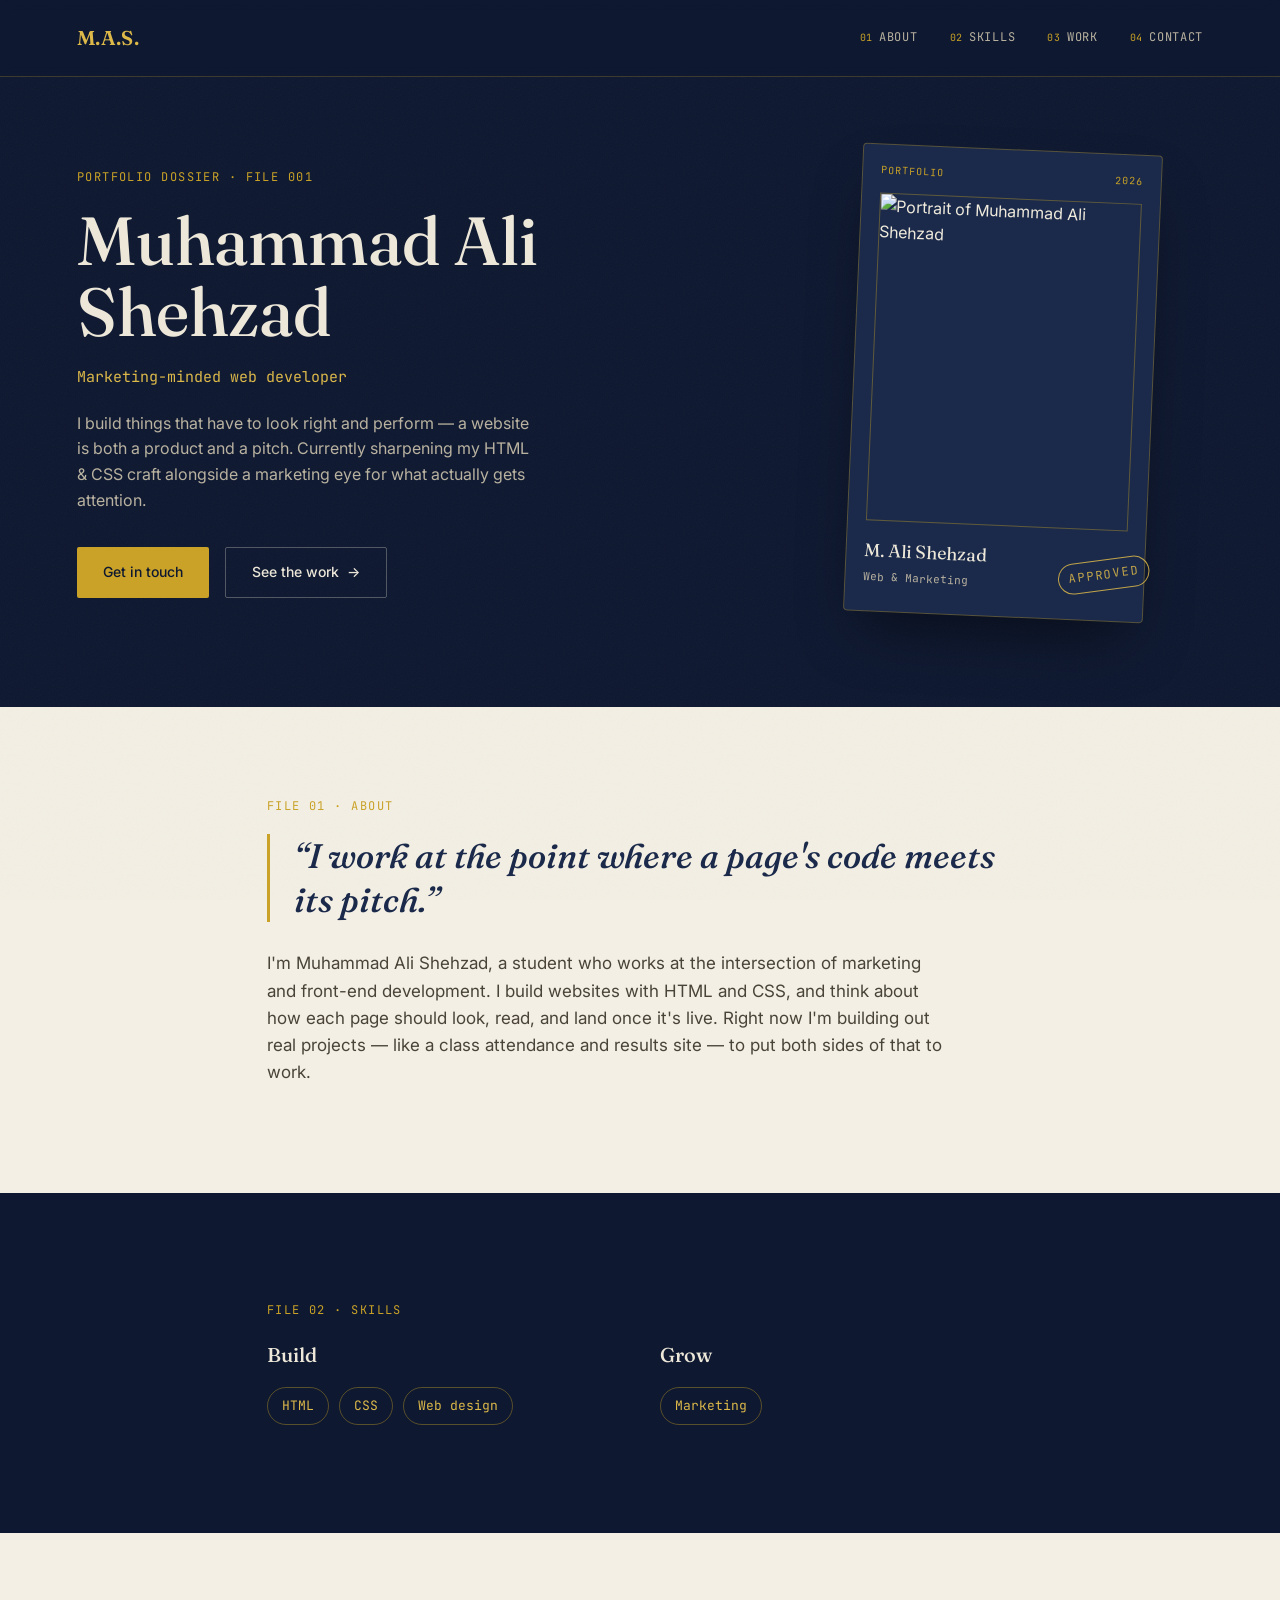
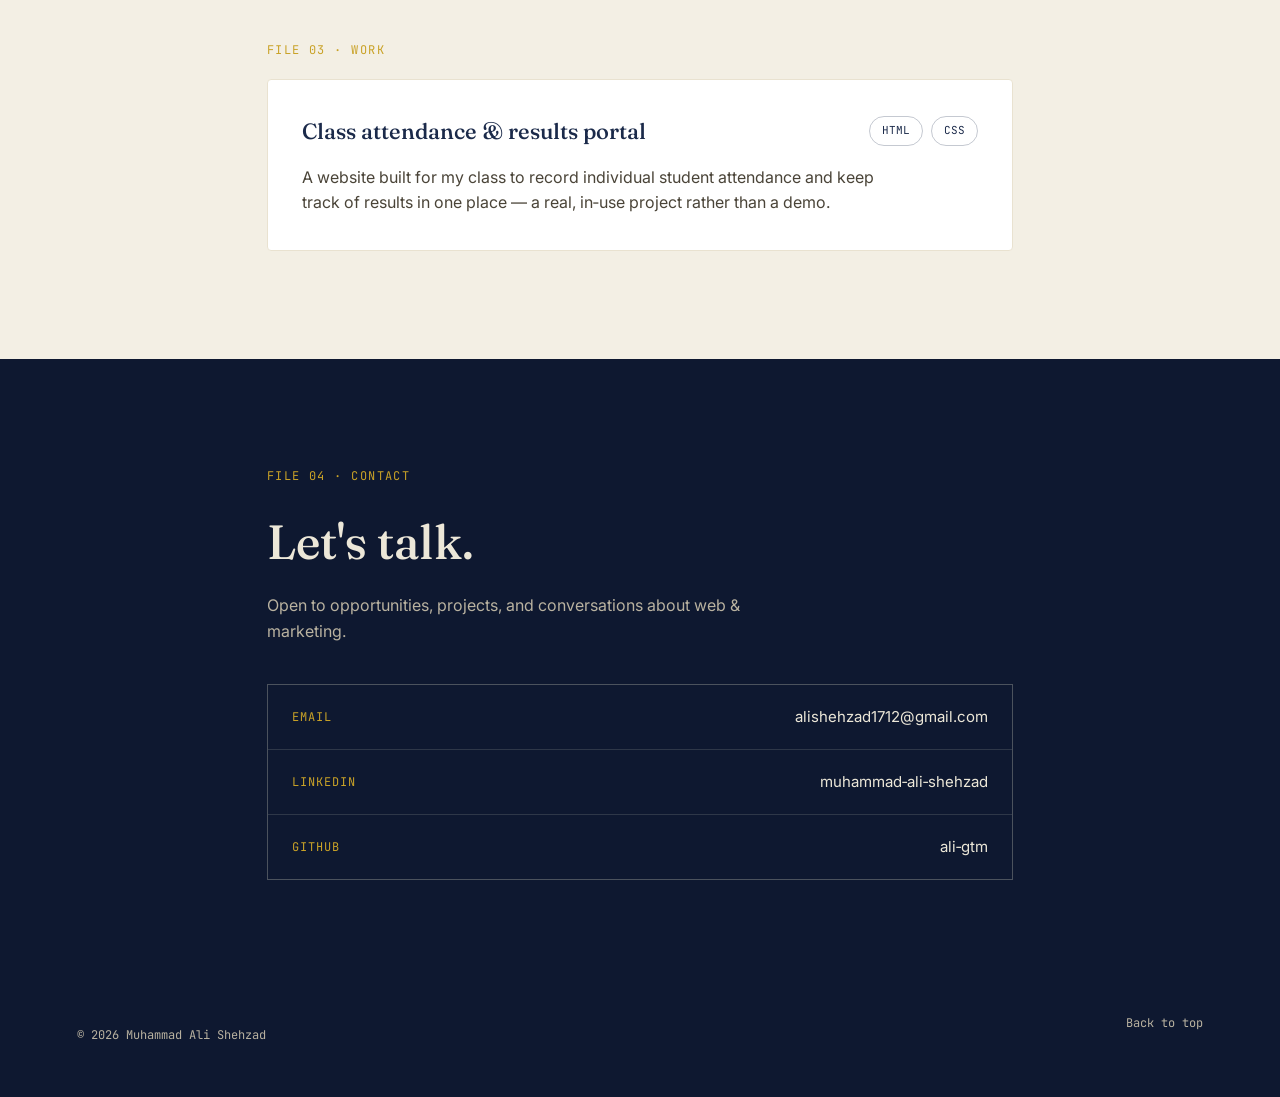
==== index.html @ 17d8fa64 "Add files via upload" ====
<!DOCTYPE html>
<html lang="en">
<head>
<meta charset="UTF-8" />
<meta name="viewport" content="width=device-width, initial-scale=1.0" />
<title>Muhammad Ali Shehzad — Portfolio</title>
<meta name="description" content="Portfolio of Muhammad Ali Shehzad — marketing-minded web developer." />
<link rel="preconnect" href="https://fonts.googleapis.com">
<link rel="preconnect" href="https://fonts.gstatic.com" crossorigin>
<link href="https://fonts.googleapis.com/css2?family=Fraunces:ital,opsz,wght@0,9..144,400;0,9..144,500;0,9..144,600;1,9..144,500&family=Inter:wght@400;500;600&family=JetBrains+Mono:wght@400;500&display=swap" rel="stylesheet">
<link rel="stylesheet" href="style.css" />
</head>
<body>

<div class="grain"></div>

<header class="site-header">
  <a class="brand" href="#top">M.A.S.</a>
  <nav class="site-nav">
    <a href="#about"><span class="idx">01</span>About</a>
    <a href="#skills"><span class="idx">02</span>Skills</a>
    <a href="#work"><span class="idx">03</span>Work</a>
    <a href="#contact"><span class="idx">04</span>Contact</a>
  </nav>
  <button class="nav-toggle" id="navToggle" aria-label="Toggle menu" aria-expanded="false">
    <span></span><span></span><span></span>
  </button>
</header>

<main id="top">

  <section class="hero">
    <div class="hero-inner">
      <div class="hero-text">
        <p class="eyebrow">Portfolio dossier &middot; file 001</p>
        <h1>Muhammad Ali<br>Shehzad</h1>
        <p class="role">Marketing&#8209;minded web developer</p>
        <p class="hero-copy">I build things that have to look right and perform &mdash; a website is both a product and a pitch. Currently sharpening my HTML &amp; CSS craft alongside a marketing eye for what actually gets attention.</p>
        <div class="hero-actions">
          <a class="btn btn-primary" href="mailto:alishehzad1712@gmail.com">Get in touch</a>
          <a class="btn btn-ghost" href="#work">See the work<span class="arrow">&rarr;</span></a>
        </div>
      </div>

      <div class="id-card" aria-hidden="false">
        <div class="id-card-top">
          <span>Portfolio</span>
          <span>2026</span>
        </div>
        <div class="id-photo">
          <img src="images/profile.jpeg" alt="Portrait of Muhammad Ali Shehzad" />
        </div>
        <div class="id-card-bottom">
          <p class="id-name">M. Ali Shehzad</p>
          <p class="id-role">Web &amp; Marketing</p>
        </div>
        <div class="stamp">Approved</div>
      </div>
    </div>
  </section>

  <section class="about" id="about">
    <div class="section-inner">
      <p class="eyebrow eyebrow-dark">File 01 &middot; About</p>
      <blockquote class="pull">
        &ldquo;I work at the point where a page's code meets its pitch.&rdquo;
      </blockquote>
      <p class="about-copy">I'm Muhammad Ali Shehzad, a student who works at the intersection of marketing and front-end development. I build websites with HTML and CSS, and think about how each page should look, read, and land once it's live. Right now I'm building out real projects &mdash; like a class attendance and results site &mdash; to put both sides of that to work.</p>
    </div>
  </section>

  <section class="skills" id="skills">
    <div class="section-inner">
      <p class="eyebrow">File 02 &middot; Skills</p>
      <div class="skills-grid">
        <div class="skill-group">
          <h3>Build</h3>
          <ul class="tag-list">
            <li>HTML</li>
            <li>CSS</li>
            <li>Web design</li>
          </ul>
        </div>
        <div class="skill-group">
          <h3>Grow</h3>
          <ul class="tag-list">
            <li>Marketing</li>
          </ul>
        </div>
      </div>
    </div>
  </section>

  <section class="work" id="work">
    <div class="section-inner">
      <p class="eyebrow eyebrow-dark">File 03 &middot; Work</p>
      <div class="project-card">
        <div class="project-head">
          <h3>Class attendance &amp; results portal</h3>
          <div class="tag-list tag-list-small">
            <span>HTML</span>
            <span>CSS</span>
          </div>
        </div>
        <p>A website built for my class to record individual student attendance and keep track of results in one place &mdash; a real, in&#8209;use project rather than a demo.</p>
      </div>
    </div>
  </section>

  <section class="contact" id="contact">
    <div class="section-inner">
      <p class="eyebrow">File 04 &middot; Contact</p>
      <h2>Let's talk.</h2>
      <p class="contact-copy">Open to opportunities, projects, and conversations about web &amp; marketing.</p>
      <div class="contact-links">
        <a href="mailto:alishehzad1712@gmail.com" class="contact-link">
          <span class="contact-label">Email</span>
          <span class="contact-value">alishehzad1712@gmail.com</span>
        </a>
        <a href="https://www.linkedin.com/in/muhammad-ali-shehzad-973360429/" class="contact-link" target="_blank" rel="noopener">
          <span class="contact-label">LinkedIn</span>
          <span class="contact-value">muhammad&#8209;ali&#8209;shehzad</span>
        </a>
        <a href="https://github.com/ali-gtm" class="contact-link" target="_blank" rel="noopener">
          <span class="contact-label">GitHub</span>
          <span class="contact-value">ali&#8209;gtm</span>
        </a>
      </div>
    </div>
  </section>

</main>

<footer class="site-footer">
  <p>&copy; 2026 Muhammad Ali Shehzad</p>
  <a href="#top">Back to top</a>
</footer>

<script src="script.js"></script>
</body>
</html>
---- style.css ----
:root {
  --navy-950: #0e1830;
  --navy-800: #1b2a4a;
  --navy-700: #24365c;
  --gold-500: #c9a227;
  --gold-400: #ddb94a;
  --paper-100: #f3efe4;
  --paper-200: #e9e2d0;
  --ink-900: #171310;
  --ink-600: #4a4438;
  --cream-text: #ece7d8;
  --cream-muted: #b9b2a0;

  --font-display: "Fraunces", serif;
  --font-body: "Inter", sans-serif;
  --font-mono: "JetBrains Mono", monospace;
}

* { box-sizing: border-box; }

html { scroll-behavior: smooth; }

body {
  margin: 0;
  background: var(--navy-950);
  color: var(--cream-text);
  font-family: var(--font-body);
  line-height: 1.6;
  -webkit-font-smoothing: antialiased;
}

img { max-width: 100%; display: block; }

a { color: inherit; text-decoration: none; }

.grain {
  position: fixed;
  inset: 0;
  pointer-events: none;
  opacity: 0.035;
  z-index: 0;
  background-image: url("data:image/svg+xml,%3Csvg xmlns='http://www.w3.org/2000/svg' width='120' height='120'%3E%3Cfilter id='n'%3E%3CfeTurbulence type='fractalNoise' baseFrequency='0.9' numOctaves='2' stitchTiles='stitch'/%3E%3C/filter%3E%3Crect width='100%25' height='100%25' filter='url(%23n)'/%3E%3C/svg%3E");
}

/* ---------- header ---------- */

.site-header {
  position: sticky;
  top: 0;
  z-index: 20;
  display: flex;
  align-items: center;
  justify-content: space-between;
  padding: 22px 6vw;
  background: rgba(14, 24, 48, 0.88);
  backdrop-filter: blur(6px);
  border-bottom: 1px solid rgba(201, 162, 39, 0.25);
}

.brand {
  font-family: var(--font-display);
  font-weight: 600;
  font-size: 20px;
  letter-spacing: 0.02em;
  color: var(--gold-400);
}

.site-nav {
  display: flex;
  gap: 32px;
}

.site-nav a {
  font-family: var(--font-mono);
  font-size: 12px;
  letter-spacing: 0.06em;
  text-transform: uppercase;
  color: var(--cream-muted);
  display: flex;
  align-items: center;
  gap: 6px;
  transition: color 0.2s ease;
}

.site-nav a:hover { color: var(--gold-400); }

.site-nav .idx {
  color: var(--gold-500);
  font-size: 10px;
}

.nav-toggle {
  display: none;
  flex-direction: column;
  gap: 5px;
  background: none;
  border: none;
  cursor: pointer;
  padding: 6px;
}

.nav-toggle span {
  width: 22px;
  height: 2px;
  background: var(--cream-text);
}

/* ---------- hero ---------- */

.hero {
  position: relative;
  z-index: 1;
  padding: 8vh 6vw 10vh;
}

.hero-inner {
  max-width: 1180px;
  margin: 0 auto;
  display: grid;
  grid-template-columns: 1.3fr 0.8fr;
  gap: 6vw;
  align-items: center;
}

.eyebrow {
  font-family: var(--font-mono);
  font-size: 12px;
  letter-spacing: 0.12em;
  text-transform: uppercase;
  color: var(--gold-500);
  margin: 0 0 18px;
}

.eyebrow-dark { color: var(--gold-500); }

.hero-text h1 {
  font-family: var(--font-display);
  font-weight: 500;
  font-size: clamp(40px, 6vw, 68px);
  line-height: 1.04;
  margin: 0 0 18px;
  color: var(--cream-text);
}

.role {
  font-family: var(--font-mono);
  font-size: 15px;
  color: var(--gold-400);
  margin: 0 0 22px;
}

.hero-copy {
  max-width: 46ch;
  color: var(--cream-muted);
  font-size: 16px;
  margin: 0 0 34px;
}

.hero-actions {
  display: flex;
  gap: 16px;
  flex-wrap: wrap;
}

.btn {
  display: inline-flex;
  align-items: center;
  gap: 8px;
  padding: 13px 26px;
  font-size: 14px;
  font-weight: 500;
  border-radius: 2px;
  transition: transform 0.15s ease, background 0.2s ease, color 0.2s ease;
}

.btn-primary {
  background: var(--gold-500);
  color: var(--navy-950);
}

.btn-primary:hover { background: var(--gold-400); transform: translateY(-1px); }

.btn-ghost {
  border: 1px solid rgba(236, 231, 216, 0.3);
  color: var(--cream-text);
}

.btn-ghost:hover { border-color: var(--gold-400); color: var(--gold-400); }

.arrow { transition: transform 0.2s ease; }
.btn-ghost:hover .arrow { transform: translateX(3px); }

/* ---------- id card ---------- */

.id-card {
  position: relative;
  background: var(--navy-800);
  border: 1px solid rgba(201, 162, 39, 0.35);
  padding: 18px 18px 24px;
  border-radius: 4px;
  transform: rotate(2.5deg);
  max-width: 300px;
  margin: 0 auto;
  box-shadow: 0 30px 60px -20px rgba(0,0,0,0.5);
}

.id-card-top {
  display: flex;
  justify-content: space-between;
  font-family: var(--font-mono);
  font-size: 10px;
  letter-spacing: 0.1em;
  text-transform: uppercase;
  color: var(--gold-500);
  margin-bottom: 14px;
}

.id-photo {
  border: 1px solid rgba(201, 162, 39, 0.4);
  overflow: hidden;
  aspect-ratio: 4 / 5;
}

.id-photo img {
  width: 100%;
  height: 100%;
  object-fit: cover;
  filter: saturate(0.92) contrast(1.03);
}

.id-card-bottom { margin-top: 16px; }

.id-name {
  font-family: var(--font-display);
  font-size: 18px;
  margin: 0;
  color: var(--cream-text);
}

.id-role {
  font-family: var(--font-mono);
  font-size: 11px;
  color: var(--cream-muted);
  margin: 4px 0 0;
}

.stamp {
  position: absolute;
  bottom: 30px;
  right: -6px;
  font-family: var(--font-mono);
  font-size: 12px;
  letter-spacing: 0.15em;
  text-transform: uppercase;
  color: var(--gold-400);
  border: 1.5px solid var(--gold-400);
  padding: 5px 10px;
  border-radius: 999px;
  transform: rotate(-10deg);
  opacity: 0.85;
}

/* ---------- section shell ---------- */

.section-inner {
  max-width: 900px;
  margin: 0 auto;
  padding: 12vh 6vw;
  position: relative;
  z-index: 1;
}

.about { background: var(--paper-100); color: var(--ink-900); }
.about .section-inner { padding-top: 10vh; padding-bottom: 10vh; }

.pull {
  font-family: var(--font-display);
  font-style: italic;
  font-weight: 500;
  font-size: clamp(24px, 3.4vw, 34px);
  line-height: 1.3;
  color: var(--navy-800);
  margin: 0 0 28px;
  padding-left: 24px;
  border-left: 3px solid var(--gold-500);
}

.about-copy {
  max-width: 62ch;
  font-size: 17px;
  color: var(--ink-600);
}

/* ---------- skills ---------- */

.skills-grid {
  display: grid;
  grid-template-columns: repeat(2, 1fr);
  gap: 40px;
  margin-top: 8px;
}

.skill-group h3 {
  font-family: var(--font-display);
  font-weight: 500;
  font-size: 20px;
  margin: 0 0 16px;
  color: var(--cream-text);
}

.tag-list {
  list-style: none;
  padding: 0;
  margin: 0;
  display: flex;
  flex-wrap: wrap;
  gap: 10px;
}

.tag-list li,
.tag-list-small span {
  font-family: var(--font-mono);
  font-size: 13px;
  padding: 8px 14px;
  border: 1px solid rgba(201, 162, 39, 0.4);
  border-radius: 999px;
  color: var(--gold-400);
}

/* ---------- work ---------- */

.work { background: var(--paper-100); color: var(--ink-900); }

.project-card {
  background: #fff;
  border: 1px solid var(--paper-200);
  padding: 34px;
  border-radius: 4px;
  margin-top: 8px;
}

.project-head {
  display: flex;
  flex-wrap: wrap;
  justify-content: space-between;
  align-items: center;
  gap: 16px;
  margin-bottom: 16px;
}

.project-head h3 {
  font-family: var(--font-display);
  font-weight: 500;
  font-size: 22px;
  margin: 0;
  color: var(--navy-800);
}

.tag-list-small { display: flex; gap: 8px; }
.tag-list-small span {
  color: var(--navy-800);
  border-color: rgba(27, 42, 74, 0.25);
  font-size: 11px;
  padding: 5px 12px;
}

.project-card p {
  color: var(--ink-600);
  font-size: 16px;
  max-width: 60ch;
  margin: 0;
}

/* ---------- contact ---------- */

.contact { text-align: left; }

.contact h2 {
  font-family: var(--font-display);
  font-weight: 500;
  font-size: clamp(32px, 5vw, 48px);
  margin: 0 0 12px;
  color: var(--cream-text);
}

.contact-copy {
  color: var(--cream-muted);
  margin: 0 0 40px;
  max-width: 50ch;
}

.contact-links {
  display: grid;
  gap: 1px;
  background: rgba(236, 231, 216, 0.15);
  border: 1px solid rgba(236, 231, 216, 0.15);
}

.contact-link {
  display: flex;
  justify-content: space-between;
  align-items: center;
  padding: 20px 24px;
  background: var(--navy-950);
  transition: background 0.2s ease;
}

.contact-link:hover { background: var(--navy-800); }

.contact-label {
  font-family: var(--font-mono);
  font-size: 12px;
  text-transform: uppercase;
  letter-spacing: 0.08em;
  color: var(--gold-500);
}

.contact-value {
  font-size: 15px;
  color: var(--cream-text);
}

/* ---------- footer ---------- */

.site-footer {
  display: flex;
  justify-content: space-between;
  padding: 26px 6vw 40px;
  font-family: var(--font-mono);
  font-size: 12px;
  color: var(--cream-muted);
}

.site-footer a:hover { color: var(--gold-400); }

/* ---------- responsive ---------- */

@media (max-width: 860px) {
  .hero-inner { grid-template-columns: 1fr; }
  .id-card { margin-top: 40px; transform: rotate(0deg); }
  .skills-grid { grid-template-columns: 1fr; }
  .site-nav {
    display: none;
    position: absolute;
    top: 100%;
    left: 0;
    right: 0;
    flex-direction: column;
    gap: 0;
    background: var(--navy-950);
    border-bottom: 1px solid rgba(201, 162, 39, 0.25);
  }
  .site-nav.nav-open { display: flex; }
  .site-nav a { padding: 16px 6vw; border-top: 1px solid rgba(236, 231, 216, 0.08); }
  .nav-toggle { display: flex; }
}

@media (prefers-reduced-motion: reduce) {
  html { scroll-behavior: auto; }
  * { transition: none !important; }
}
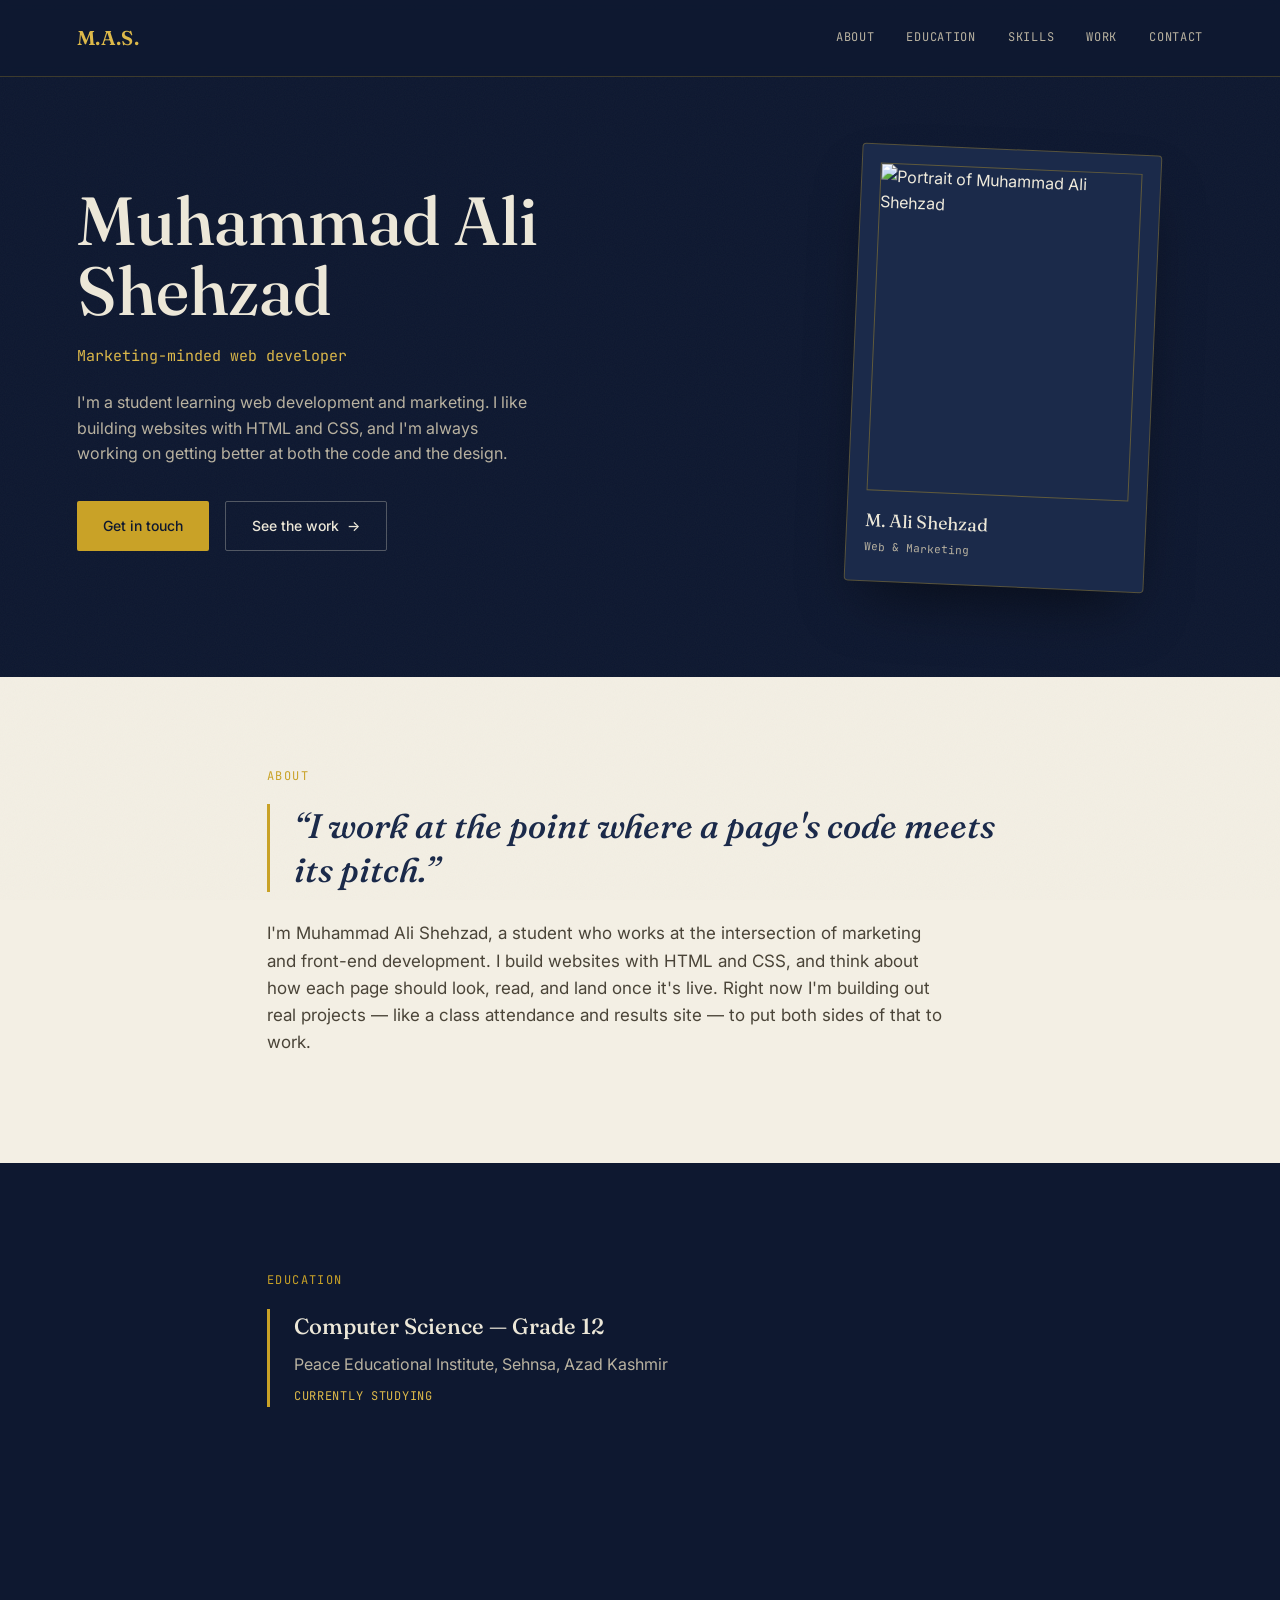
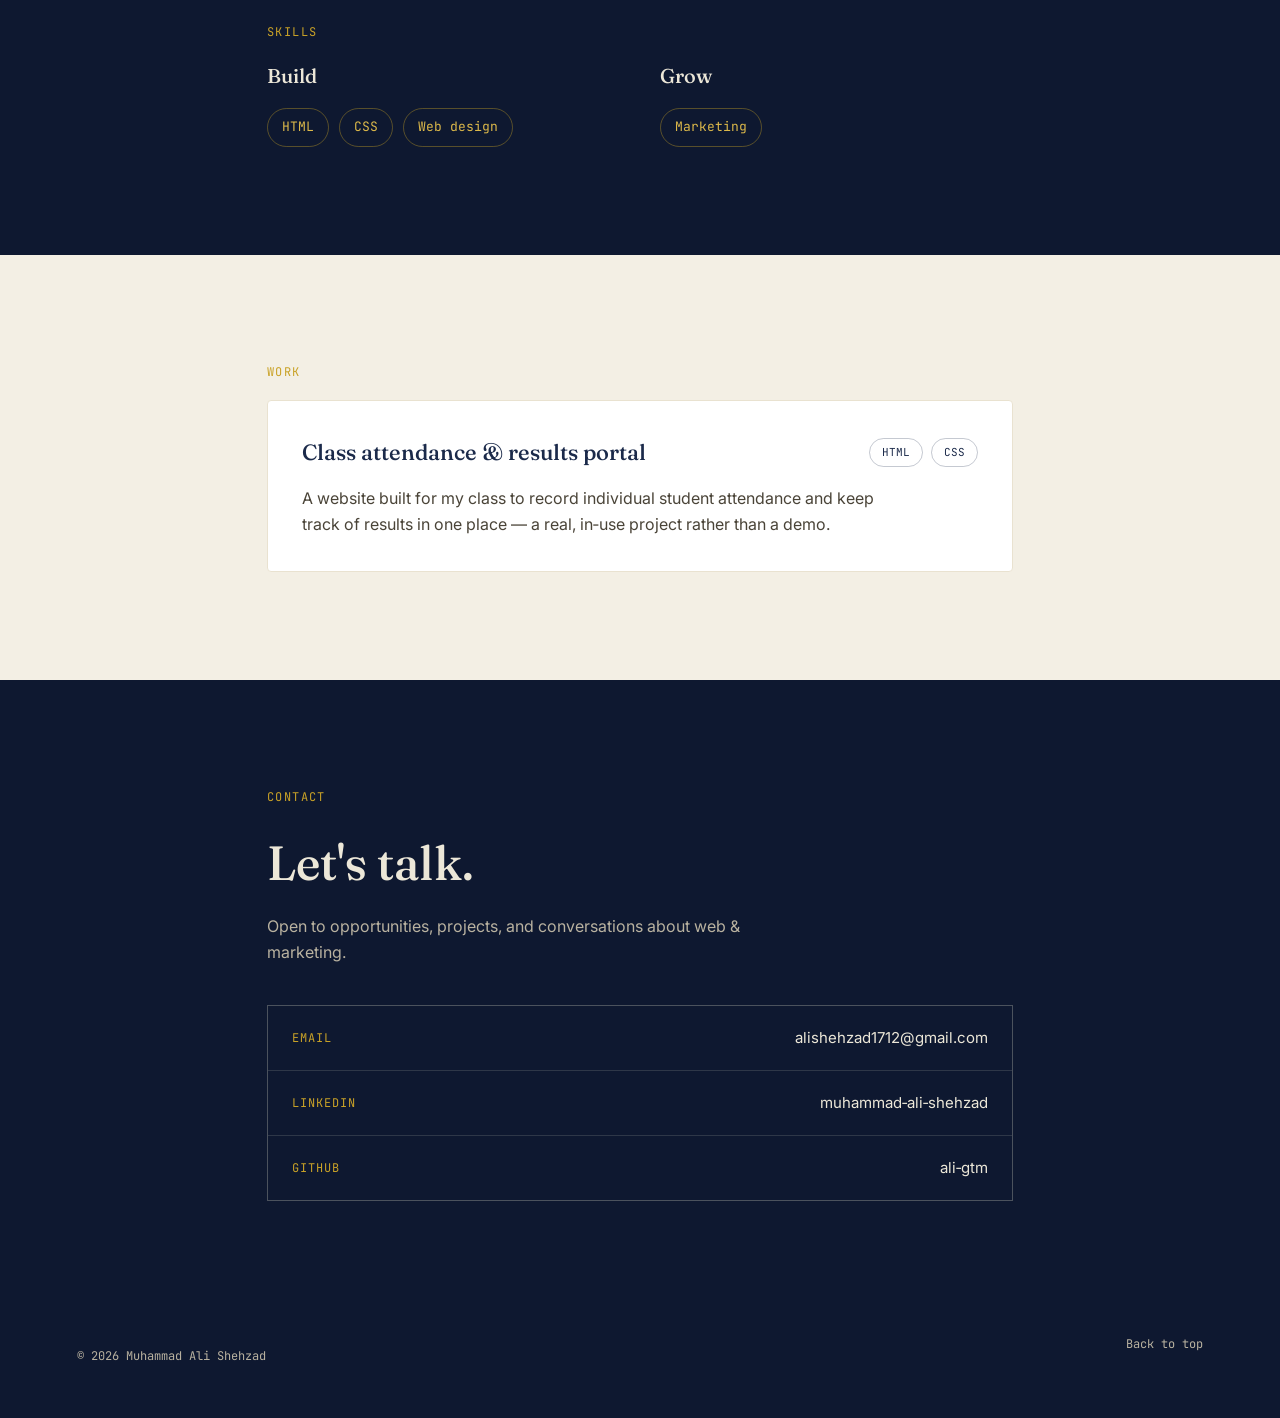
==== commit 0db502fe: "Add files via upload" ====
--- a/index.html
+++ b/index.html
@@ -17,10 +17,11 @@
 <header class="site-header">
   <a class="brand" href="#top">M.A.S.</a>
   <nav class="site-nav">
-    <a href="#about"><span class="idx">01</span>About</a>
-    <a href="#skills"><span class="idx">02</span>Skills</a>
-    <a href="#work"><span class="idx">03</span>Work</a>
-    <a href="#contact"><span class="idx">04</span>Contact</a>
+    <a href="#about">About</a>
+    <a href="#education">Education</a>
+    <a href="#skills">Skills</a>
+    <a href="#work">Work</a>
+    <a href="#contact">Contact</a>
   </nav>
   <button class="nav-toggle" id="navToggle" aria-label="Toggle menu" aria-expanded="false">
     <span></span><span></span><span></span>
@@ -32,10 +33,9 @@
   <section class="hero">
     <div class="hero-inner">
       <div class="hero-text">
-        <p class="eyebrow">Portfolio dossier &middot; file 001</p>
         <h1>Muhammad Ali<br>Shehzad</h1>
         <p class="role">Marketing&#8209;minded web developer</p>
-        <p class="hero-copy">I build things that have to look right and perform &mdash; a website is both a product and a pitch. Currently sharpening my HTML &amp; CSS craft alongside a marketing eye for what actually gets attention.</p>
+        <p class="hero-copy">I'm a student learning web development and marketing. I like building websites with HTML and CSS, and I'm always working on getting better at both the code and the design.</p>
         <div class="hero-actions">
           <a class="btn btn-primary" href="mailto:alishehzad1712@gmail.com">Get in touch</a>
           <a class="btn btn-ghost" href="#work">See the work<span class="arrow">&rarr;</span></a>
@@ -43,10 +43,6 @@
       </div>
 
       <div class="id-card" aria-hidden="false">
-        <div class="id-card-top">
-          <span>Portfolio</span>
-          <span>2026</span>
-        </div>
         <div class="id-photo">
           <img src="images/profile.jpeg" alt="Portrait of Muhammad Ali Shehzad" />
         </div>
@@ -54,14 +50,13 @@
           <p class="id-name">M. Ali Shehzad</p>
           <p class="id-role">Web &amp; Marketing</p>
         </div>
-        <div class="stamp">Approved</div>
       </div>
     </div>
   </section>
 
   <section class="about" id="about">
     <div class="section-inner">
-      <p class="eyebrow eyebrow-dark">File 01 &middot; About</p>
+      <p class="eyebrow eyebrow-dark">About</p>
       <blockquote class="pull">
         &ldquo;I work at the point where a page's code meets its pitch.&rdquo;
       </blockquote>
@@ -69,9 +64,20 @@
     </div>
   </section>
 
+  <section class="education" id="education">
+    <div class="section-inner">
+      <p class="eyebrow">Education</p>
+      <div class="education-card">
+        <h3>Computer Science &mdash; Grade 12</h3>
+        <p class="education-school">Peace Educational Institute, Sehnsa, Azad Kashmir</p>
+        <p class="education-status">Currently studying</p>
+      </div>
+    </div>
+  </section>
+
   <section class="skills" id="skills">
     <div class="section-inner">
-      <p class="eyebrow">File 02 &middot; Skills</p>
+      <p class="eyebrow">Skills</p>
       <div class="skills-grid">
         <div class="skill-group">
           <h3>Build</h3>
@@ -93,7 +99,7 @@
 
   <section class="work" id="work">
     <div class="section-inner">
-      <p class="eyebrow eyebrow-dark">File 03 &middot; Work</p>
+      <p class="eyebrow eyebrow-dark">Work</p>
       <div class="project-card">
         <div class="project-head">
           <h3>Class attendance &amp; results portal</h3>
@@ -109,7 +115,7 @@
 
   <section class="contact" id="contact">
     <div class="section-inner">
-      <p class="eyebrow">File 04 &middot; Contact</p>
+      <p class="eyebrow">Contact</p>
       <h2>Let's talk.</h2>
       <p class="contact-copy">Open to opportunities, projects, and conversations about web &amp; marketing.</p>
       <div class="contact-links">
--- a/style.css
+++ b/style.css
@@ -84,11 +84,6 @@
 
 .site-nav a:hover { color: var(--gold-400); }
 
-.site-nav .idx {
-  color: var(--gold-500);
-  font-size: 10px;
-}
-
 .nav-toggle {
   display: none;
   flex-direction: column;
@@ -204,17 +199,6 @@
   box-shadow: 0 30px 60px -20px rgba(0,0,0,0.5);
 }
 
-.id-card-top {
-  display: flex;
-  justify-content: space-between;
-  font-family: var(--font-mono);
-  font-size: 10px;
-  letter-spacing: 0.1em;
-  text-transform: uppercase;
-  color: var(--gold-500);
-  margin-bottom: 14px;
-}
-
 .id-photo {
   border: 1px solid rgba(201, 162, 39, 0.4);
   overflow: hidden;
@@ -242,22 +226,6 @@
   font-size: 11px;
   color: var(--cream-muted);
   margin: 4px 0 0;
-}
-
-.stamp {
-  position: absolute;
-  bottom: 30px;
-  right: -6px;
-  font-family: var(--font-mono);
-  font-size: 12px;
-  letter-spacing: 0.15em;
-  text-transform: uppercase;
-  color: var(--gold-400);
-  border: 1.5px solid var(--gold-400);
-  padding: 5px 10px;
-  border-radius: 999px;
-  transform: rotate(-10deg);
-  opacity: 0.85;
 }
 
 /* ---------- section shell ---------- */
@@ -289,6 +257,37 @@
   max-width: 62ch;
   font-size: 17px;
   color: var(--ink-600);
+}
+
+/* ---------- education ---------- */
+
+.education-card {
+  border-left: 3px solid var(--gold-500);
+  padding-left: 24px;
+  margin-top: 8px;
+}
+
+.education-card h3 {
+  font-family: var(--font-display);
+  font-weight: 500;
+  font-size: 22px;
+  margin: 0 0 8px;
+  color: var(--cream-text);
+}
+
+.education-school {
+  font-size: 16px;
+  color: var(--cream-muted);
+  margin: 0 0 10px;
+}
+
+.education-status {
+  font-family: var(--font-mono);
+  font-size: 12px;
+  text-transform: uppercase;
+  letter-spacing: 0.06em;
+  color: var(--gold-400);
+  margin: 0;
 }
 
 /* ---------- skills ---------- */
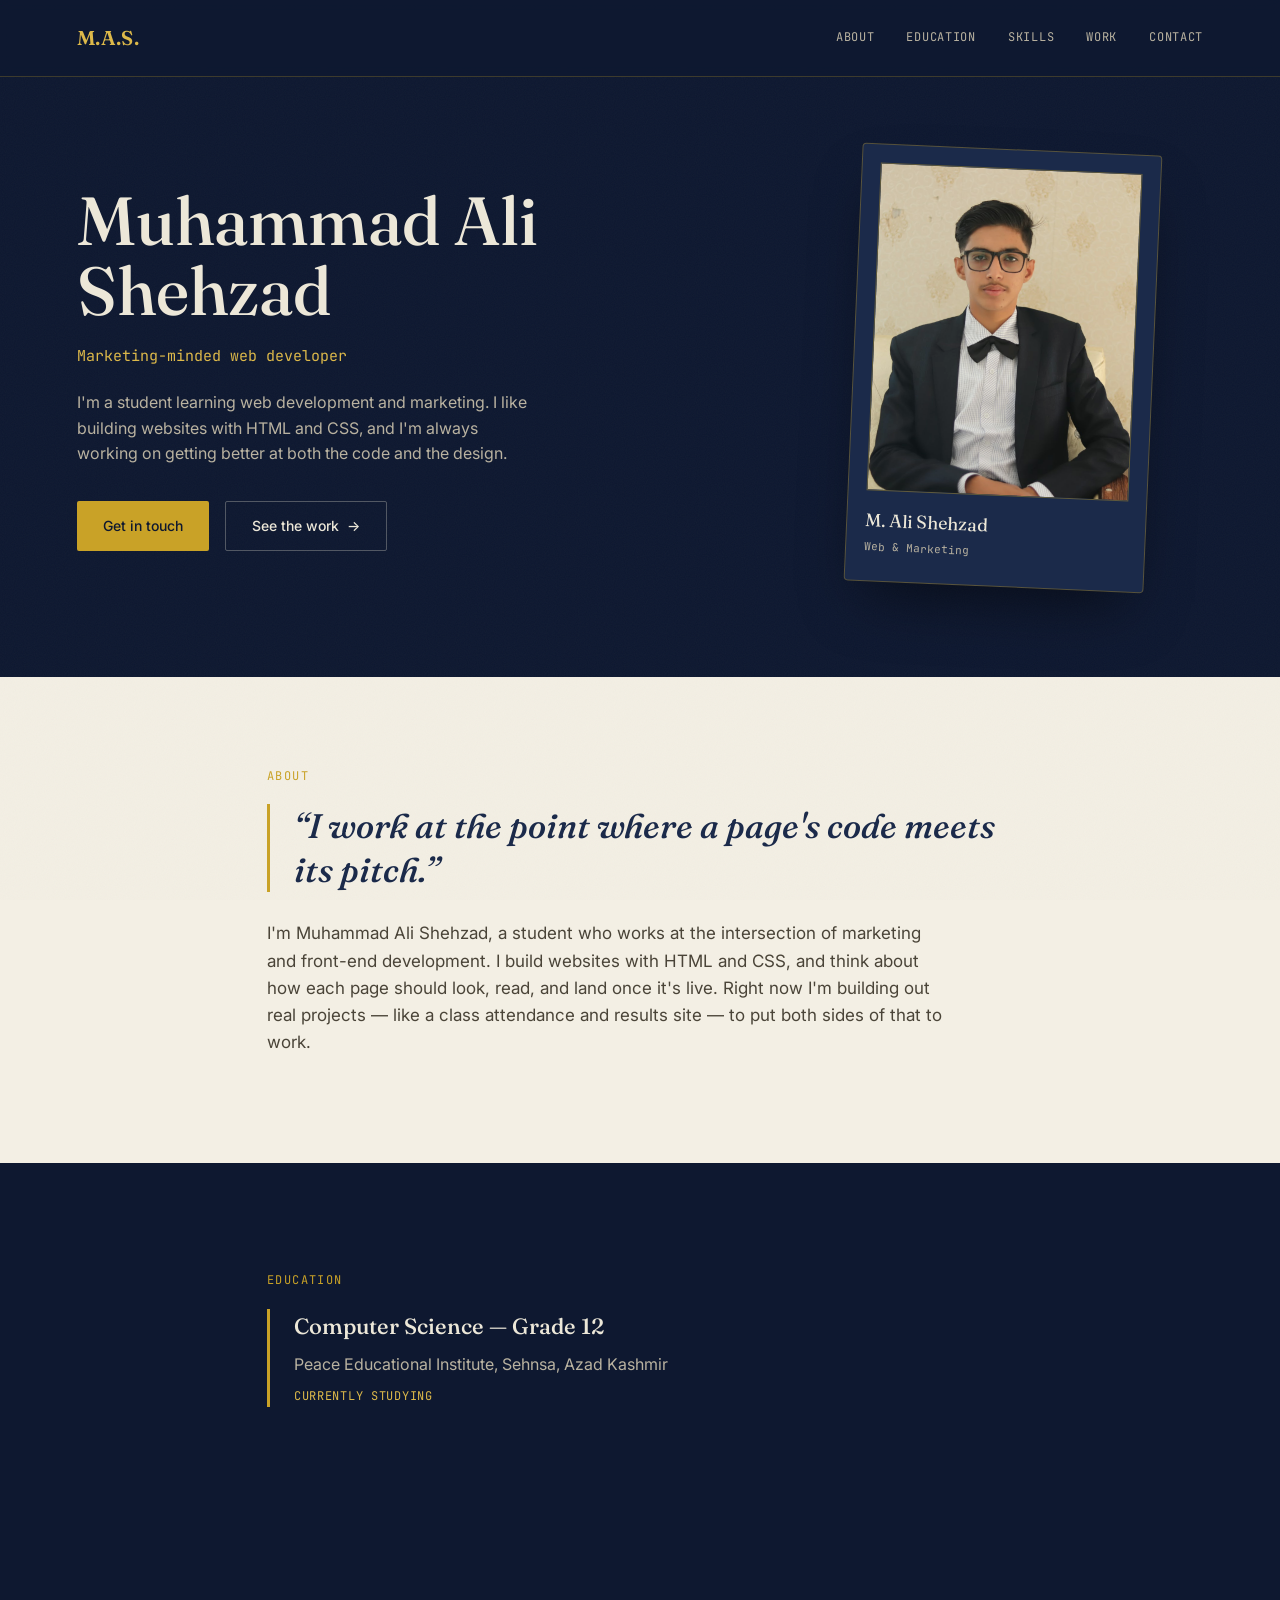
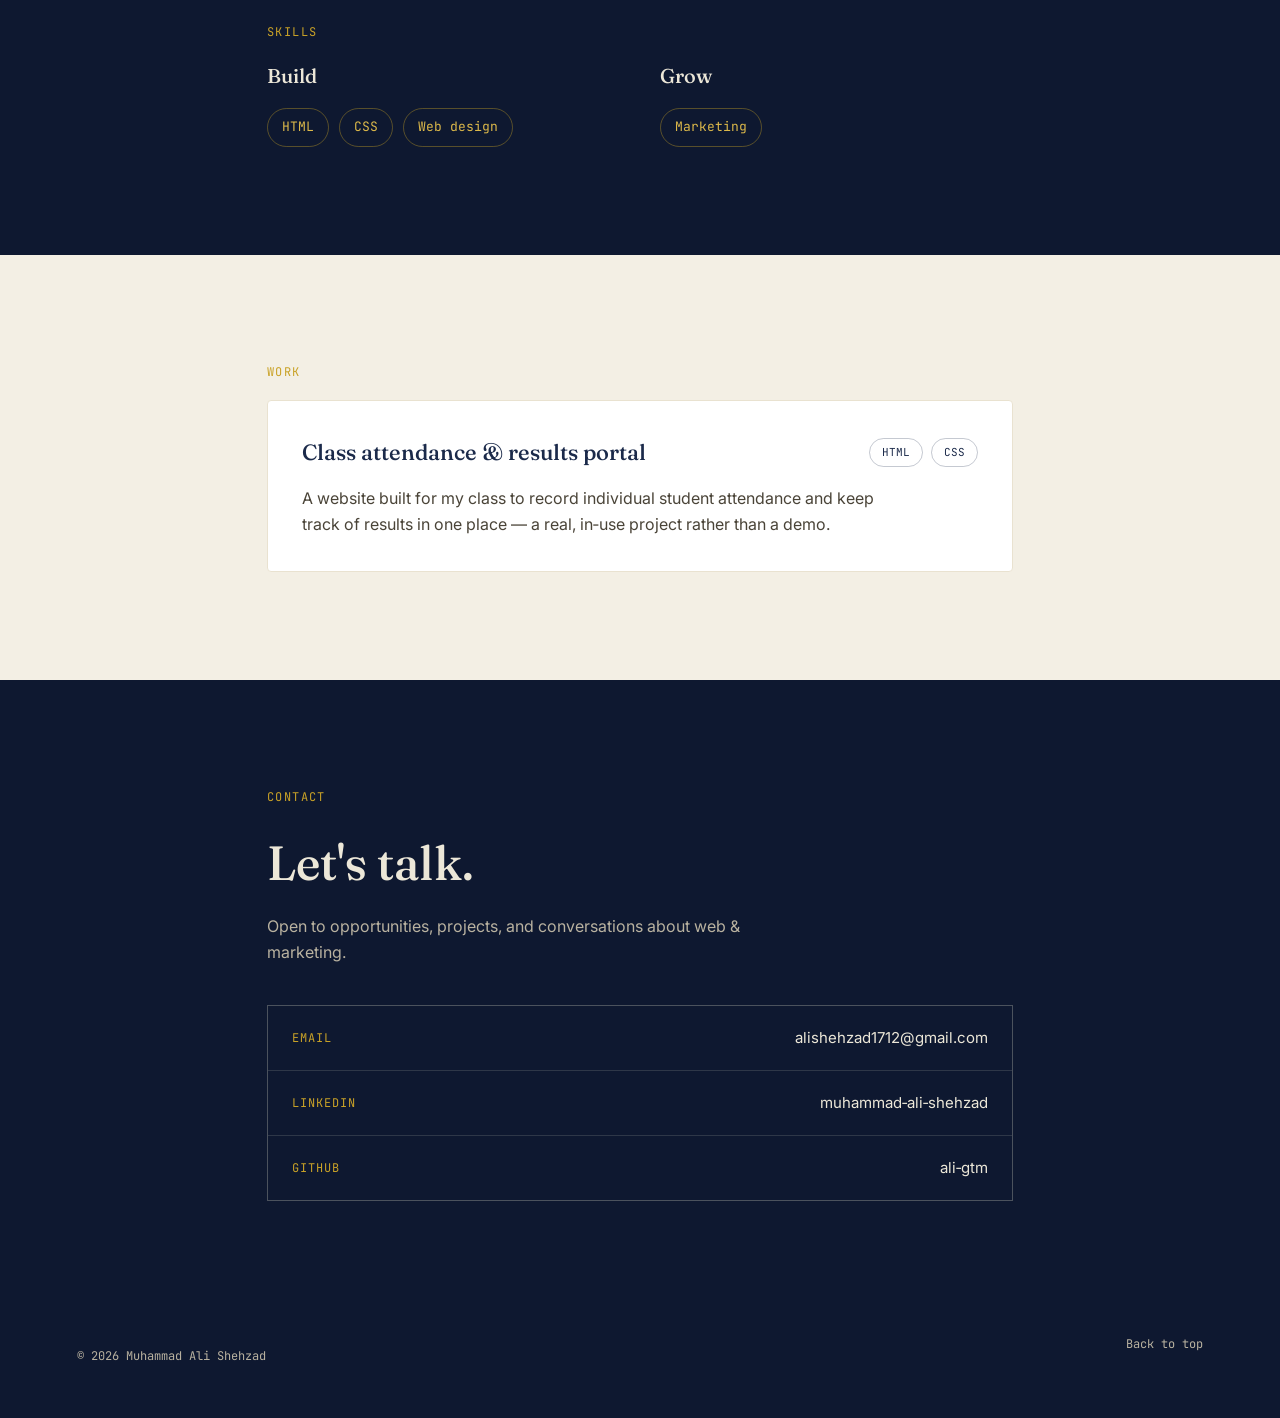
==== commit 88fbe775: "Rename index (1).html to index.html" ====
--- a/index.html
+++ b/index.html
@@ -44,7 +44,7 @@
 
       <div class="id-card" aria-hidden="false">
         <div class="id-photo">
-          <img src="images/profile.jpeg" alt="Portrait of Muhammad Ali Shehzad" />
+          <img src="profile.jpeg" alt="Portrait of Muhammad Ali Shehzad" />
         </div>
         <div class="id-card-bottom">
           <p class="id-name">M. Ali Shehzad</p>
